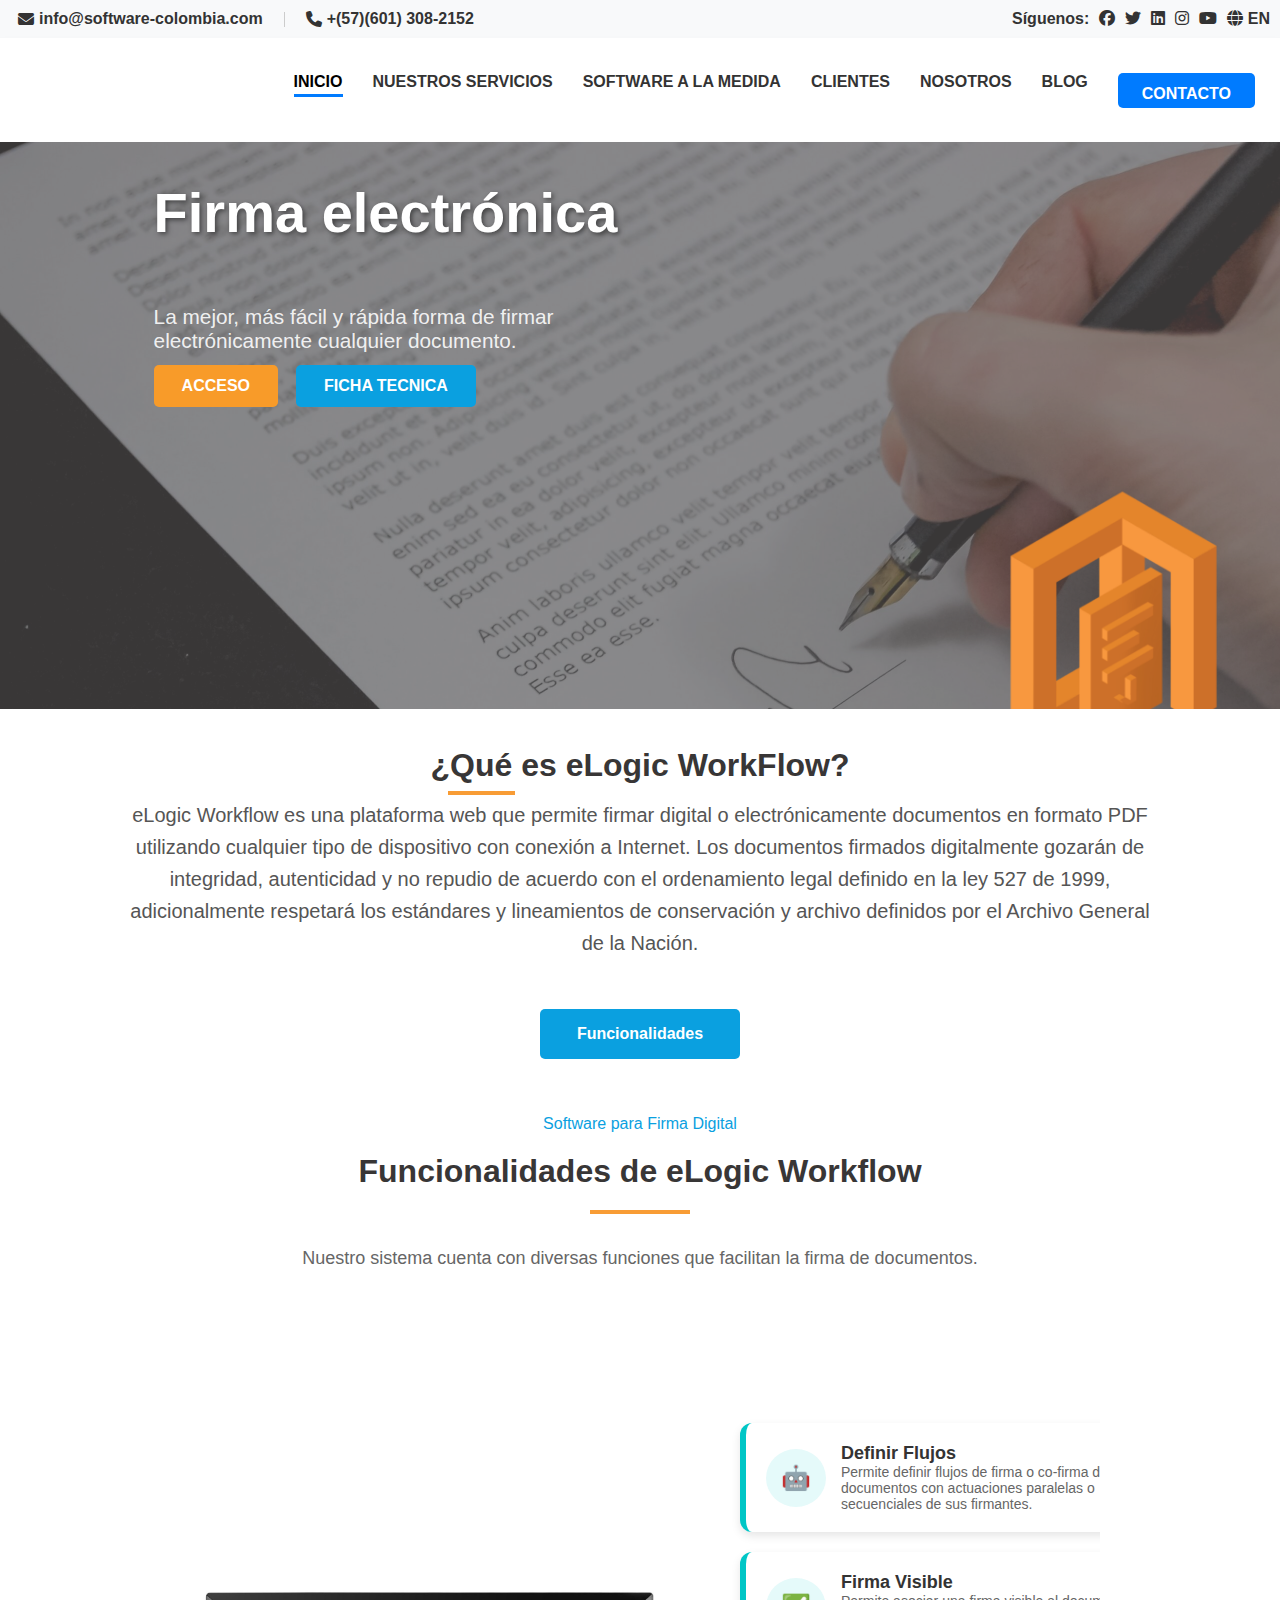
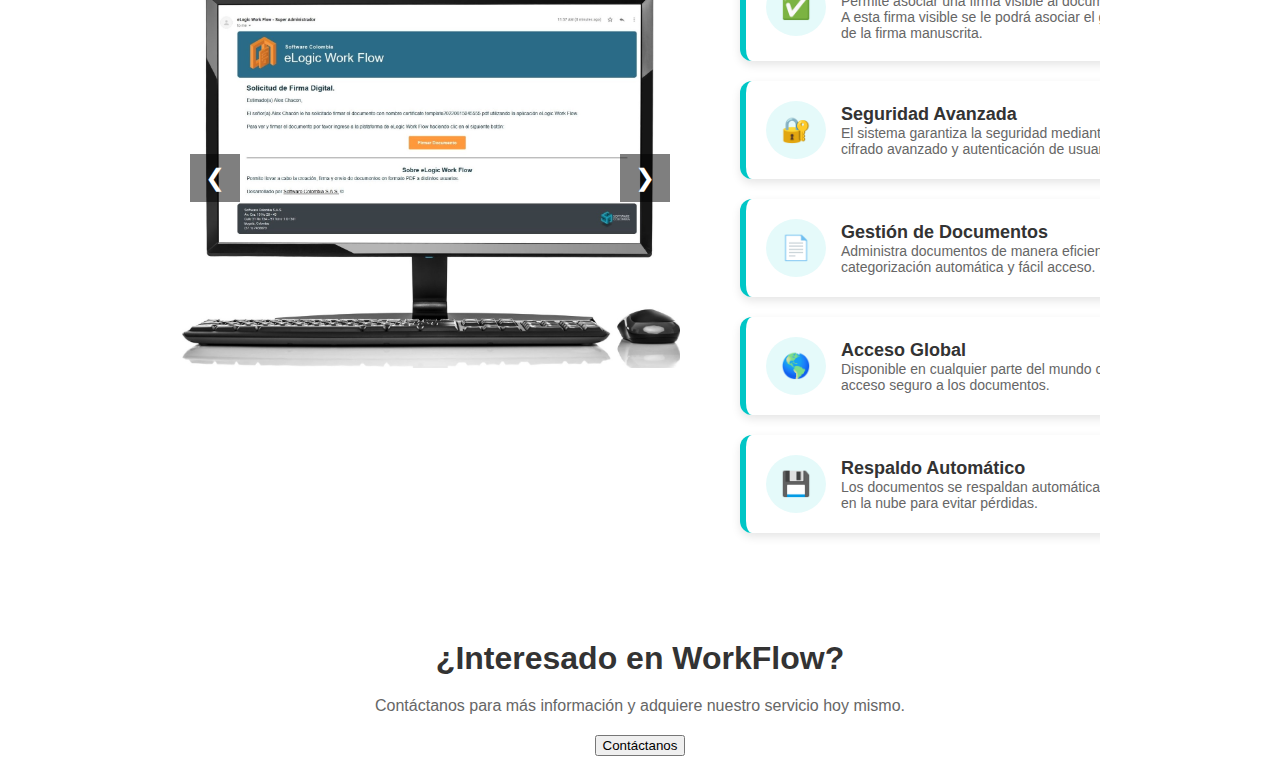
==== html/producto.html @ f9ec7e12 "Primera version pagina individual de servicio" ====
<!DOCTYPE html>
<html lang="en">
<head>
    <meta charset="UTF-8">
    <meta name="viewport" content="width=device-width, initial-scale=1.0">
    <title>eLogic WorkFlow | Software para firmas</title>
    <link rel="stylesheet" href="/css/index.css">
    <link rel="stylesheet" href="/css/producto.css">
    <link rel="stylesheet" href="https://cdnjs.cloudflare.com/ajax/libs/font-awesome/6.5.1/css/all.min.css">
</head>
<header>
        <div class="top-bar">
            <div class="contact-info">
                <a href="mailto:info@software-colombia.com">
                    <i class="fas fa-envelope"></i> info@software-colombia.com
                </a>
                <span class="separator"></span>
                <a href="tel:+576013082152">
                    <i class="fas fa-phone"></i> +(57)(601) 308-2152
                </a>
            </div>
            <div class="social-links">
                <span>Síguenos:</span>
                <a href="#" class="icon facebook"><i class="fab fa-facebook"></i></a>
                <a href="#" class="icon twitter"><i class="fab fa-twitter"></i></a>
                <a href="#" class="icon linkedin"><i class="fab fa-linkedin"></i></a>
                <a href="#" class="icon instagram"><i class="fab fa-instagram"></i></a>
                <a href="#" class="icon youtube"><i class="fab fa-youtube"></i></a>
                <a href="#" class="language"><i class="fas fa-globe"></i> EN</a>
            </div>
        </div>        
        <nav>
            <div class="logo-container">
                <img src="/img/logo.png" alt="Software Colombia" class="logo">
            </div>
            <ul class="nav-links">
                <li><a href="./index.html">INICIO</a></li>
                <li><a href="./servicios.html">NUESTROS SERVICIOS</a></li>
                <li><a href="#">SOFTWARE A LA MEDIDA</a></li>
                <li><a href="#">CLIENTES</a></li>
                <li><a href="https://software-colombia.com/nosotros/">NOSOTROS</a></li>
                <li><a href="#">BLOG</a></li>
                <li><a href="#" class="contact-btn">CONTACTO</a></li>
            </ul>
        </nav>
</header>
<body>
     <!-- Sección Principal -->
     <div class="hero">
        <div class="hero-content">
            <h1>Firma electrónica</h1>
            <p>La mejor, más fácil y rápida forma de firmar electrónicamente cualquier documento.</p>
            <div class="buttons">
                <a href="https://elogicwf.software-colombia.com/home" class="button access">ACCESO</a>
                <a href="#" class="button data-sheet">FICHA TECNICA</a>
            </div>
        </div>
        <img src="./../img/eLogic-WorKflow.png" alt="Firma Electrónica" class="hero-logo">
    </div>    
    <!-- Presentación del Servicio -->
    <section class="presentation">
        <h2 class="title">¿Qué es eLogic WorkFlow?</h2>
        <div class="subrayer"></div>
        <p>eLogic Workflow es una plataforma web que permite firmar digital o electrónicamente documentos en formato PDF utilizando cualquier tipo de dispositivo con conexión a Internet. Los documentos firmados digitalmente gozarán de integridad, autenticidad y no repudio de acuerdo con el ordenamiento legal definido en la ley 527 de 1999, adicionalmente respetará los estándares y lineamientos de conservación y archivo definidos por el Archivo General de la Nación.</p>
        <button class="button features" onclick="scrollToSection('features')">Funcionalidades</button>
    </section>
    <!-- Sección de Funcionalidades -->
    <section class="features">
        <p class="subtitle">Software para Firma Digital</p>
        <h2 class="title">Funcionalidades de eLogic Workflow</h2>
        <div class="subrayado"></div>
        <p class="description">
            Nuestro sistema cuenta con diversas funciones que facilitan la firma de documentos.
        </p>
        <section class="content-container">
            <!-- Carrusel de imágenes -->
            <div class="carousel">
                <button class="prev" onclick="moveSlide(-1)">&#10094;</button>
                <div class="carousel-images">
                    <img src="./../img/ordenador.jpg" class="slide active" alt="Vista en ordenador">
                    <img src="./../img/portatil.png" class="slide" alt="Vista en portátil">
                    <img src="./../img/tablet.png" class="slide" alt="Vista en tablet">
                </div>
                <button class="next" onclick="moveSlide(1)">&#10095;</button>
            </div>
            <!-- Contenedor de tarjetas de características -->
            <div class="features-container">
                <div class="features">
                    <div class="feature-card">
                        <div class="feature-icon">🤖</div>
                        <div class="feature-content">
                            <div class="feature-title">Definir Flujos</div>
                            <div class="feature-description">Permite definir flujos de firma o co-firma de documentos con actuaciones paralelas o secuenciales de sus firmantes.</div>
                        </div>
                    </div>
                    <div class="feature-card">
                        <div class="feature-icon">✅</div>
                        <div class="feature-content">
                            <div class="feature-title">Firma Visible</div>
                            <div class="feature-description">Permite asociar una firma visible al documento. A esta firma visible se le podrá asociar el grafo de la firma manuscrita.</div>
                        </div>
                    </div>
                    <div class="feature-card">
                        <div class="feature-icon">🔐</div>
                        <div class="feature-content">
                            <div class="feature-title">Seguridad Avanzada</div>
                            <div class="feature-description">El sistema garantiza la seguridad mediante cifrado avanzado y autenticación de usuarios.</div>
                        </div>
                    </div>
                    <div class="feature-card">
                        <div class="feature-icon">📄</div>
                        <div class="feature-content">
                            <div class="feature-title">Gestión de Documentos</div>
                            <div class="feature-description">Administra documentos de manera eficiente con categorización automática y fácil acceso.</div>
                        </div>
                    </div>
                    <div class="feature-card">
                        <div class="feature-icon">🌎</div>
                        <div class="feature-content">
                            <div class="feature-title">Acceso Global</div>
                            <div class="feature-description">Disponible en cualquier parte del mundo con acceso seguro a los documentos.</div>
                        </div>
                    </div>
                    <div class="feature-card">
                        <div class="feature-icon">💾</div>
                        <div class="feature-content">
                            <div class="feature-title">Respaldo Automático</div>
                            <div class="feature-description">Los documentos se respaldan automáticamente en la nube para evitar pérdidas.</div>
                        </div>
                    </div>
                </div>
            </div>
        </section>    
    <!-- Contacto -->
    <section class="contact">
        <h2>¿Interesado en WorkFlow?</h2>
        <p>Contáctanos para más información y adquiere nuestro servicio hoy mismo.</p>
        <button onclick="window.location.href='contacto.html'">Contáctanos</button>
    </section>
</body>
</html>
</body>
</html>
---- css/index.css ----
body {
    margin: 0;
    font-family: Arial, sans-serif;
}

.top-bar {
    display: flex;
    justify-content: space-between;
    align-items: center;
    padding: 5px 5px;
    background-color: #f8f9fa;
    color: #333;
    font-size: 16px;
    font-weight: bold;
}

.top-bar.hidden {
    transform: translateY(-100%);
    transition: transform 0.3s ease;
}

.contact-info {
    display: flex;
    align-items: center;
}

.contact-info a {
    color: #333;
    text-decoration: none;
    margin: 0 8px;
    transition: color 0.3s;
    padding: 5px;
    border-radius: 5px;
    font-weight: bold;
    display: flex;
    align-items: center;
}

.contact-info a i {
    margin-right: 5px;
}

.contact-info .separator {
    height: 15px;
    width: 1px;
    background-color: #ccc;
    margin: 0 8px;
}

.social-links {
    display: flex;
    align-items: center;
}

.social-links span {
    margin-right: 5px;
}

.social-links a {
    color: #333;
    text-decoration: none;
    margin: 0 5px;
    font-size: 16px;
    transition: color 0.3s;
}

.social-links a:hover {
    color: #000;
}

nav {
    display: flex;
    justify-content: space-between;
    align-items: center;
    padding: 10px;
    background: white;
    box-shadow: 0px 4px 6px rgba(0, 0, 0, 0.1);
}

.logo {
    height: 80px;
    opacity: 0;
    transform: translateY(20px);
    animation: logoFadeIn 1s ease-out forwards;
}

@keyframes logoFadeIn {
    to {
        opacity: 1;
        transform: translateY(0);
    }
}

.nav-links {
    list-style: none;
    display: flex;
    padding: 0;
}

.nav-links li {
    position: relative;
    margin: 0 15px;
}

.nav-links a {
    text-decoration: none;
    color: #333;
    font-weight: bold;
    padding-bottom: 5px;
    transition: color 0.3s;
    position: relative;
}

.nav-links a::after {
    content: "";
    position: absolute;
    left: 0;
    bottom: -2px;
    width: 100%;
    height: 3px;
    background-color: #007bff;
    transform: scaleX(0);
    transform-origin: left;
    transition: transform 0.3s ease-in-out;
}

.nav-links a:hover::after {
    transform: scaleX(1);
}

.nav-links li:first-child a {
    color: black !important;
}

.nav-links li:first-child a::after {
    transform: scaleX(1);
}

.contact-btn {
    background-color: #007bff;
    color: white !important;
    padding: 12px 24px;
    border-radius: 5px;
    font-weight: bold;
    text-decoration: none !important;
    display: inline-block;
    transition: background-color 0.3s ease-in-out;
    border: none;
}

.contact-btn::after {
    display: none !important;
}

.contact-btn:hover {
    background-color: #0056b3;
}

.hero {
    position: relative;
    display: flex;
    align-items: center;
    justify-content: space-between;
    height: 100vh;
    overflow: hidden;
    padding: 0 5%;
}

.hero-video {
    position: absolute;
    top: 50%;
    left: 50%;
    transform: translate(-50%, -50%);
    width: 100%;
    height: 100%;
    object-fit: cover;
    z-index: -1;
}

.hero::after {
    content: "";
    position: absolute;
    top: 0;
    left: 0;
    width: 100%;
    height: 100%;
    background: rgba(0, 0, 0, 0.5);
    z-index: 0;
}

.hero-content {
    max-width: 40%;
    color: white;
    text-align: left;
    position: relative;
    z-index: 1;
}

.hero-title {
    display: flex;
    align-items: center;
    gap: 20px;
}

.hero-title .logo {
    width: 110px;
    height: auto;
}

.hero-title .title-text {
    display: flex;
    flex-direction: column;
}

.hero-title .correo {
    font-size: 2.8em;
    font-weight: bold;
}

.hero-title .certificado {
    font-size: 3.8em;
    font-weight: bold;
}

.hero-description {
    font-size: 1.5em;
    margin: 25px 0;
}

.cta-button {
    background-color: rgb(255, 153, 59);
    color: white;
    padding: 20px 35px;
    border-radius: 8px;
    text-decoration: none;
    font-weight: bold;
    font-size: 1.1em;
    border: none;
    cursor: pointer;
    transition: background 0.3s ease;
}

.cta-button:hover {
    background-color: #ffd9a6;
}

.carousel {
    position: relative;
    z-index: 1;
}

.carousel-controls {
    display: flex;
    flex-direction: column;
    align-items: center;
    position: absolute;
    right: 1%;
    top: 50%;
    transform: translateY(-50%);
    gap: 20px;
}

.carousel-prev,
.carousel-next {
    background: none;
    color: white;
    border: none;
    padding: 0;
    font-size: 2.5em;
    cursor: pointer;
    transition: transform 0.2s;
}

.carousel-prev:hover,
.carousel-next:hover {
    transform: scale(1.2);
}

.carousel-indicators {
    display: flex;
    flex-direction: column;
    align-items: center;
    gap: 10px;
}

.indicator {
    width: 14px;
    height: 14px;
    background-color: rgba(255, 255, 255, 0.5);
    border-radius: 50%;
    cursor: pointer;
    transition: background 0.3s, transform 0.2s;
    position: relative;
}

.indicator.active {
    background-color: white;
    border: 2px solid #00bcd4;
}

.indicator.active::before {
    content: '';
    position: absolute;
    top: 50%;
    left: 50%;
    transform: translate(-50%, -50%);
    width: 6px;
    height: 6px;
    background-color: #00bcd4;
    border-radius: 50%;
}

.services {
    text-align: center;
    padding: 80px 20px;
    background-color: #f8f9fa;
    position: relative;
    overflow: visible;
}

.subtitle {
    font-size: 18px;
    color: #666;
    margin-bottom: 10px;
}

h2 {
    font-size: 32px;
    color: #333;
    margin-bottom: 20px;
}

.title-underline {
    width: 100px;
    height: 4px;
    background-color: rgb(255, 153, 59);
    margin: 10px auto;
    border-radius: 2px;
}

.description {
    font-size: 18px;
    color: #555;
    max-width: 600px;
    margin: 0 auto 70px;
}

.services-container {
    display: flex;
    flex-wrap: wrap;
    justify-content: center;
    gap: 20px 30px;
    align-items: stretch;
}

.service-card {
    background: white;
    border-radius: 10px;
    padding: 30px 20px;
    width: 320px;
    box-shadow: 0 4px 10px rgba(0, 0, 0, 0.1);
    text-align: center;
    transition: transform 0.3s;
    display: flex;
    flex-direction: column;
    justify-content: flex-start;
    align-items: center;
    position: relative;
    overflow: visible;
    margin-bottom: 30px;
}

.service-card:hover {
    transform: translateY(-5px);
}

.service-icon {
    width: 80px;
    height: auto;
    margin-bottom: 50px;
    display: block;
    margin-left: auto;
    margin-right: auto;
}

h3 {
    font-size: 20px;
    color: #333;
    margin-bottom: 15px;
}

.service-title {
    font-weight: bold;
    font-size: 18px;
    color: rgba(0, 0, 0, 0.7);
    margin-bottom: 10px;
    position: relative;
}

.service-title::after {
    content: "";
    display: block;
    width: 40px;
    height: 2px;
    background-color: #00a7e1;
    margin: 5px auto 0;
}

p {
    font-size: 16px;
    color: #666;
    margin-bottom: 20px;
    flex-grow: 1;
}

.btn {
    display: inline-block;
    padding: 8px 30px;
    background-color: #00a7e1;
    color: white;
    text-decoration: none;
    border-radius: 5px;
    font-weight: bold;
    transition: background 0.3s;
    align-self: center;
    margin-top: auto;
    position: absolute;
    bottom: 10px;
    left: 50%;
    transform: translateX(-50%);
    white-space: nowrap;
}

.btn:hover {
    background-color: #007bff;
}

.special-container {
    display: flex;
    justify-content: center;
    gap: 20px;
    width: 100%;
}

.service-card.special {
    width: 45%;
}

.more-services {
    margin-top: 30px;
    text-align: center;
    font-weight: bold;
}

.more-services .btn {
    background-color: rgb(255, 153, 59);
    color: white;
    padding: 15px 25px;
    font-size: 1rem;
    border-radius: 5px;
    text-decoration: none;
}

.more-services .btn:hover {
    background-color: #e68900;
}

.service-icon-container {
    position: absolute;
    top: -20px;
    left: 50%;
    transform: translateX(-50%);
    width: 80px;
    height: 80px;
    display: flex;
    justify-content: center;
    align-items: center;
    z-index: 1;
}

.service-button-container {
    position: absolute;
    bottom: -20px;
    left: 50%;
    transform: translateX(-50%);
    z-index: 1;
}

.company-section {
    display: flex;
    align-items: center;
    justify-content: space-between;
    background-color: rgba(9, 172, 196, 0.1) !important;
    padding: 60px 80px;
    border-radius: 10px;
    margin-top: 50px;
}

.company-section img {
    width: 55%;
    border-radius: 10px;
}

.company-content {
    width: 45%;
    text-align: left;
    display: flex;
    flex-direction: column;
}

.company-content .btn_COMPA {
    background-color: #00bcd4;
    color: white;
    padding: 12px 30px;
    font-size: 1.1rem;
    border-radius: 5px;
    text-decoration: none;
    display: inline-block;
    margin-top: auto;
    width: 150px;
    text-align: center;
}

.company-content h2 {
    font-size: 2.5rem;
    color: #333;
    margin-bottom: 20px;
    border-bottom: 3px solid rgb(255, 153, 59);
    width: 100px;
    padding-bottom: 10px;
    display: inline-block;
    white-space: nowrap;
}

.company-content p {
    font-size: 1.1rem;
    color: #666;
    line-height: 1.6;
    margin-bottom: 30px;
}

.company-content .btn {
    background-color: #00bcd4;
    color: white;
    padding: 12px 30px;
    font-size: 1.1rem;
    border-radius: 5px;
    text-decoration: none;
    display: inline-block;
    margin-top: 20px;
}

.company-content .btn:hover {
    background-color: #008c9e;
}

.clientes {
    padding: 40px 20px;
    max-width: 1200px;
    margin: auto;
}

.carousel-container {
    position: relative;
    display: flex;
    align-items: center;
    justify-content: center;
    overflow: hidden;
    max-width: 100%;
    margin: auto;
}

.carousel-track-wrapper {
    overflow: hidden;
    width: 80%;
    max-width: 1000px;
}

.carousel-track {
    display: flex;
    transition: transform 0.5s ease-in-out;
    width: max-content;
    align-items: center;
}

.carousel-track img {
    max-width: 150px;
    margin: 0 25px;
    filter: grayscale(100%);
    transition: filter 0.3s ease-in-out;
}

.carousel-track img:hover {
    filter: grayscale(0%);
}

.arrow {
    position: absolute;
    background: none;
    border: none;
    font-size: 24px;
    cursor: pointer;
    color: orange;
    top: 50%;
    transform: translateY(-50%);
}

#prev {
    left: 10px;
}

#next {
    right: 10px;
}

footer {
    background-color: #e3f2f7;
    padding: 40px 20px;
    color: #333;
    font-size: 14px;
}

.footer-container {
    display: flex;
    justify-content: space-between;
    align-items: flex-start;
    max-width: 1200px;
    margin: auto;
    flex-wrap: wrap;
}

.footer-logo {
    max-width: 250px;
    text-align: center;
}

.footer-logo img {
    width: 100px;
    margin-bottom: 10px;
}

.footer-logo p {
    margin: 5px 0;
    color: #555;
}

.social-icons {
    margin-top: 10px;
}

.social-icons a img {
    width: 24px;
    margin: 0 5px;
    transition: transform 0.3s;
}

.social-icons a img:hover {
    transform: scale(1.2);
}

.footer-links,
.footer-info {
    max-width: 250px;
}

.footer-links h3,
.footer-info h3 {
    font-size: 16px;
    font-weight: bold;
    margin-bottom: 10px;
    border-bottom: 2px solid #ff7f0e;
    display: inline-block;
    padding-bottom: 5px;
}

.footer-links ul {
    list-style: none;
    padding: 0;
}

.footer-links ul li {
    margin: 5px 0;
}

.footer-links ul li a {
    text-decoration: none;
    color: #333;
    transition: color 0.3s;
}

.footer-links ul li a:hover {
    color: #ff7f0e;
}

.footer-info p {
    margin: 5px 0;
    display: flex;
    align-items: center;
}

.footer-info img {
    width: 16px;
    margin-right: 5px;
}

.footer-bottom {
    text-align: center;
    padding-top: 20px;
    border-top: 1px solid #ccc;
    margin-top: 20px;
}

.footer-bottom a {
    color: #007bff;
    text-decoration: none;
}

.footer-bottom a:hover {
    text-decoration: underline;
}

/* Media Queries para Responsive Design */

@media (max-width: 1200px) {
    .hero-content {
        max-width: 50%;
    }

    .company-section {
        padding: 40px;
    }

    .company-section img {
        width: 50%;
    }

    .company-content {
        width: 50%;
    }
}

@media (max-width: 992px) {
    .hero-content {
        max-width: 60%;
    }

    .company-section {
        flex-direction: column;
        align-items: center;
        text-align: center;
    }

    .company-section img {
        width: 80%;
        margin-bottom: 20px;
    }

    .company-content {
        width: 80%;
        text-align: center;
    }

    .company-content h2 {
        margin: 0 auto 20px;
    }

    .services-container {
        gap: 20px;
    }

    .service-card {
        width: 45%;
    }

    .special-container {
        flex-direction: column;
        align-items: center;
    }

    .service-card.special {
        width: 80%;
    }
}

@media (max-width: 768px) {
    .top-bar {
        flex-direction: column;
        align-items: flex-start;
        padding: 10px;
    }

    .contact-info {
        margin-bottom: 10px;
    }

    .hero-content {
        max-width: 80%;
    }

    .hero-title {
        flex-direction: column;
        align-items: flex-start;
    }

    .hero-title .logo {
        margin-bottom: 20px;
    }

    .nav-links {
        flex-direction: column;
        align-items: flex-start;
    }

    .nav-links li {
        margin: 10px 0;
    }

    .services-container {
        flex-direction: column;
        align-items: center;
    }

    .service-card {
        width: 80%;
    }

    .carousel-controls {
        right: 5%;
    }

    .carousel-track img {
        max-width: 100px;
        margin: 0 15px;
    }

    .footer-container {
        flex-direction: column;
        align-items: center;
        text-align: center;
    }

    .footer-links,
    .footer-info {
        margin-top: 20px;
    }
}

@media (max-width: 576px) {
    .hero-content {
        max-width: 90%;
    }

    .hero-title .correo {
        font-size: 2em;
    }

    .hero-title .certificado {
        font-size: 3em;
    }

    .hero-description {
        font-size: 1.2em;
    }

    .cta-button {
        padding: 15px 25px;
        font-size: 1em;
    }

    .service-card {
        width: 100%;
    }

    .carousel-track img {
        max-width: 80px;
        margin: 0 10px;
    }

    .footer-logo img {
        width: 80px;
    }

    .footer-links,
    .footer-info {
        max-width: 100%;
    }
}
---- css/producto.css ----
.hero {
    background: url('./../img/background_elogicwf.jpeg') center/cover no-repeat;
    background-attachment: scroll; 
    background-position: center top;
    height: 63vh;
    display: flex;
    align-items: flex-start;
    justify-content: flex-start;
    color: white;
    flex-direction: column;
    position: relative;
    overflow: hidden;
    padding-left: 12%;
    text-align: left;
}



.hero::before {
    content: "";
    position: absolute;
    top: 0;
    left: 0;
    width: 100%;
    height: 100%;
    background: rgba(189, 183, 183, 0.3); 
    z-index: 1;
}

.hero-content {
    position: relative;
    z-index: 2;
    display: flex;
    flex-direction: column;
    text-align: left;
    gap: 2px;
    max-width: 500px;
}

.hero-content h1 {
    font-size: 3.5rem;
    font-weight: bold;
    text-shadow: 2px 2px 5px rgba(0, 0, 0, 0.5);
}

.hero-content p {
    font-size: 1.3rem;
    margin-bottom: 10px;
    color: rgba(255, 255, 255, 0.9);
}

.buttons {
    display: flex;
    gap: 18px;
}

.button {
    padding: 12px 28px;
    border: none;
    font-size: 1rem;
    cursor: pointer;
    border-radius: 5px;
    font-weight: bold;
    display: flex;
    align-items: center;
    gap: 15px;
    text-decoration: none;
    color: white;
    transition: transform 0.2s ease-in-out;
}

.button.access {
    background-color: #f89b29;
}

.button.data-sheet {
    background-color: #0aa0e0;
}

.button:hover {
    opacity: 0.8;
}

.hero-logo {
        position: absolute;
        right: 50px; 
        bottom: -60px; 
        width: 250px;
        height: auto;
        z-index: 3; 
}
.presentation h2{
    text-align: center;
    margin-top: 3%
}
.presentation p {
    font-size: 20px;
    color: #555;
    max-width: 80%; 
    margin: 4px auto 50px; 
    text-align: center; 
    line-height: 1.6; 
}
.subrayer {
    width: 67px;
    height: 4px;
    background-color: #f89c35; /* Color naranja */
    margin-top: 7px; /* Espacio entre título y subrayado */
    margin-left: 35%; /* Alinea el subrayado a la izquierda del título */
    display: block; 
}

.features.button{
    display: flex;
  display: block; 
  width: 200px; 
  height: 50px; 
  margin: 20px auto; 
  padding: 10px 20px; 
  font-size: 16px; 
  text-align: center; 
  background-color: #0aa0e0;
  color: white; 
  border: none; 
  border-radius: 5px; 
  cursor: pointer; 
  transition: transform 0.2s ease-in-out; 
}

.features {
    display: flex;
    flex-direction: column;
    align-items: center;
    justify-content: center;
    text-align: center;
    width: 100%;
    max-width: 1000px;
    margin: 0 auto;
    padding: 60px 20px;
}

/* Estilo para el subtítulo */
.subtitle {
    font-weight: bold;
    font-size: 16px;
    color: #0aa0e0; 
    font-weight: 500;
    margin-bottom: 0px; 
}

/* Estilo para el título */
.title {
    font-weight: bold;
    font-size: 32px;
    color: #383636; 
    font-weight: 700;
    margin-top: 0px; 
    margin-bottom: 0px; 
}

/* Línea decorativa debajo del título */
.subrayado {
    width: 100px;
    height: 4px;
    background-color: #f89c35; /* Color naranja */
    margin-top: 0px; /* Espacio entre título y subrayado */
    display: block; 
}


/* Estilo para la descripción */
.description {
    font-size: 18px;
    color: #666;
    max-width: 750px;
    margin-top: 10px;
    line-height: 1.6;
}

.content-container {
    display: flex;
    align-items: center;
    justify-content: center;
    gap: 40px;
    padding: 40px;
}

.carousel {
    width: 100%;
    max-width: 500px;
    height: auto; /* Permite que la altura se ajuste automáticamente */
    display: flex;
    align-items: left;
    justify-content: center;
    position: relative;
    overflow: hidden;
}

.carousel-images {
    display: flex;
    width: 100%;
    height: auto; /* Ajusta la altura según la imagen */
}

.slide {
    display: none;
    width: 100%;
    height: auto; /* Permite que la imagen mantenga su proporción */
    object-fit: contain; /* Muestra la imagen completa sin recortarla */
}

.slide.active {
    display: block;
}

.prev, .next {
    position: absolute;
    top: 50%;
    transform: translateY(-50%);
    background: rgba(0, 0, 0, 0.5);
    color: white;
    border: none;
    padding: 10px 15px;
    cursor: pointer;
    font-size: 24px;
}

.prev {
    left: 10px;
}

.next {
    right: 10px;
}
.features-container {
    flex: 1;
    max-width: 450px;
    overflow: hidden;
    position: relative;
}

.features {
    display: flex;
    flex-wrap: wrap;
    justify-content: center;
    gap: 20px;
    padding: 20px;
}

.feature-card {
    background: white;
    padding: 20px;
    border-radius: 12px;
    box-shadow: 0 4px 10px rgba(0, 0, 0, 0.1);
    display: flex;
    align-items: center;
    text-align: left;
    transition: transform 0.3s ease;
    max-width: 500px;
    width: 100%;
    border-left: 6px solid #00C6C6; /* Línea lateral en azul */
    position: relative;
}

.feature-icon {
    background: #E5FAFA; /* Fondo azul claro */
    border-radius: 50%;
    padding: 15px;
    display: flex;
    align-items: center;
    justify-content: center;
    font-size: 24px;
    margin-right: 15px;
}

.feature-content {
    display: flex;
    flex-direction: column;
}

.feature-title {
    font-weight: bold;
    font-size: 18px;
    color: #333;
}

.feature-description {
    font-size: 14px;
    color: #666;
}
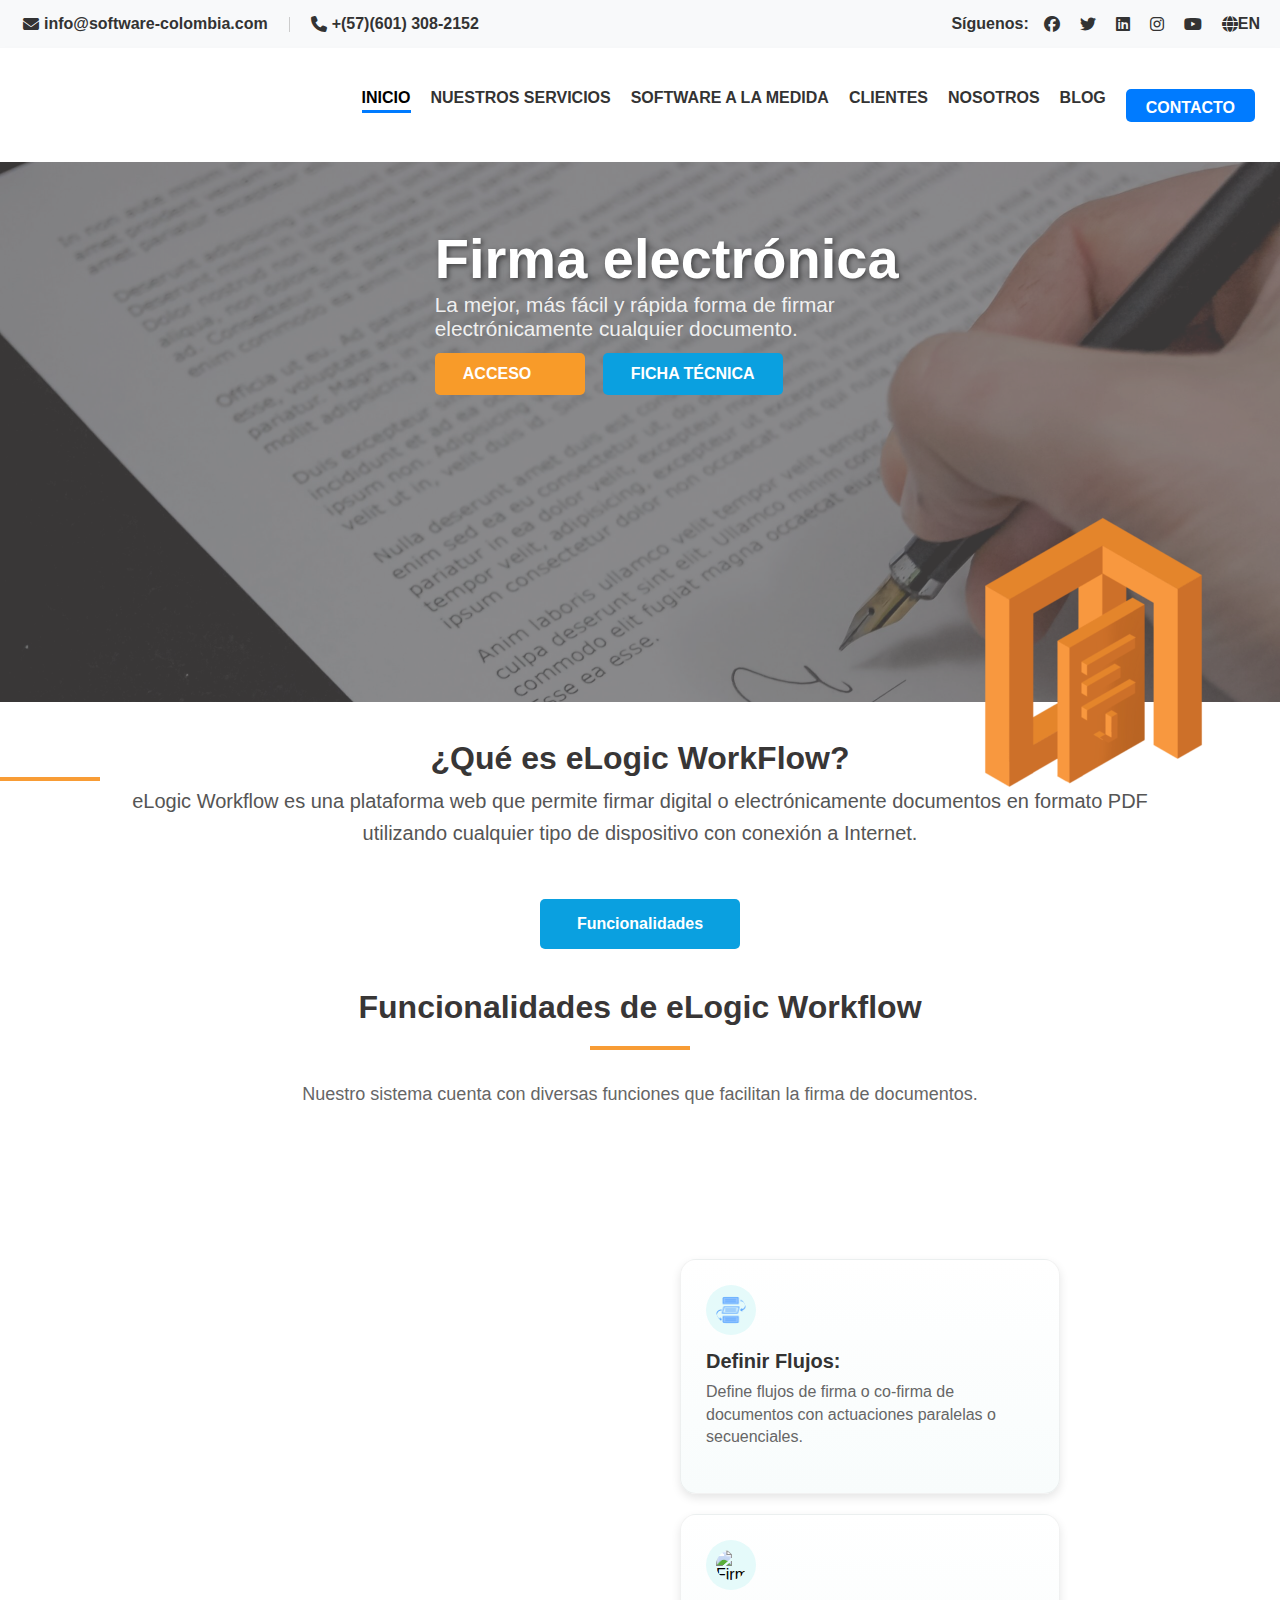
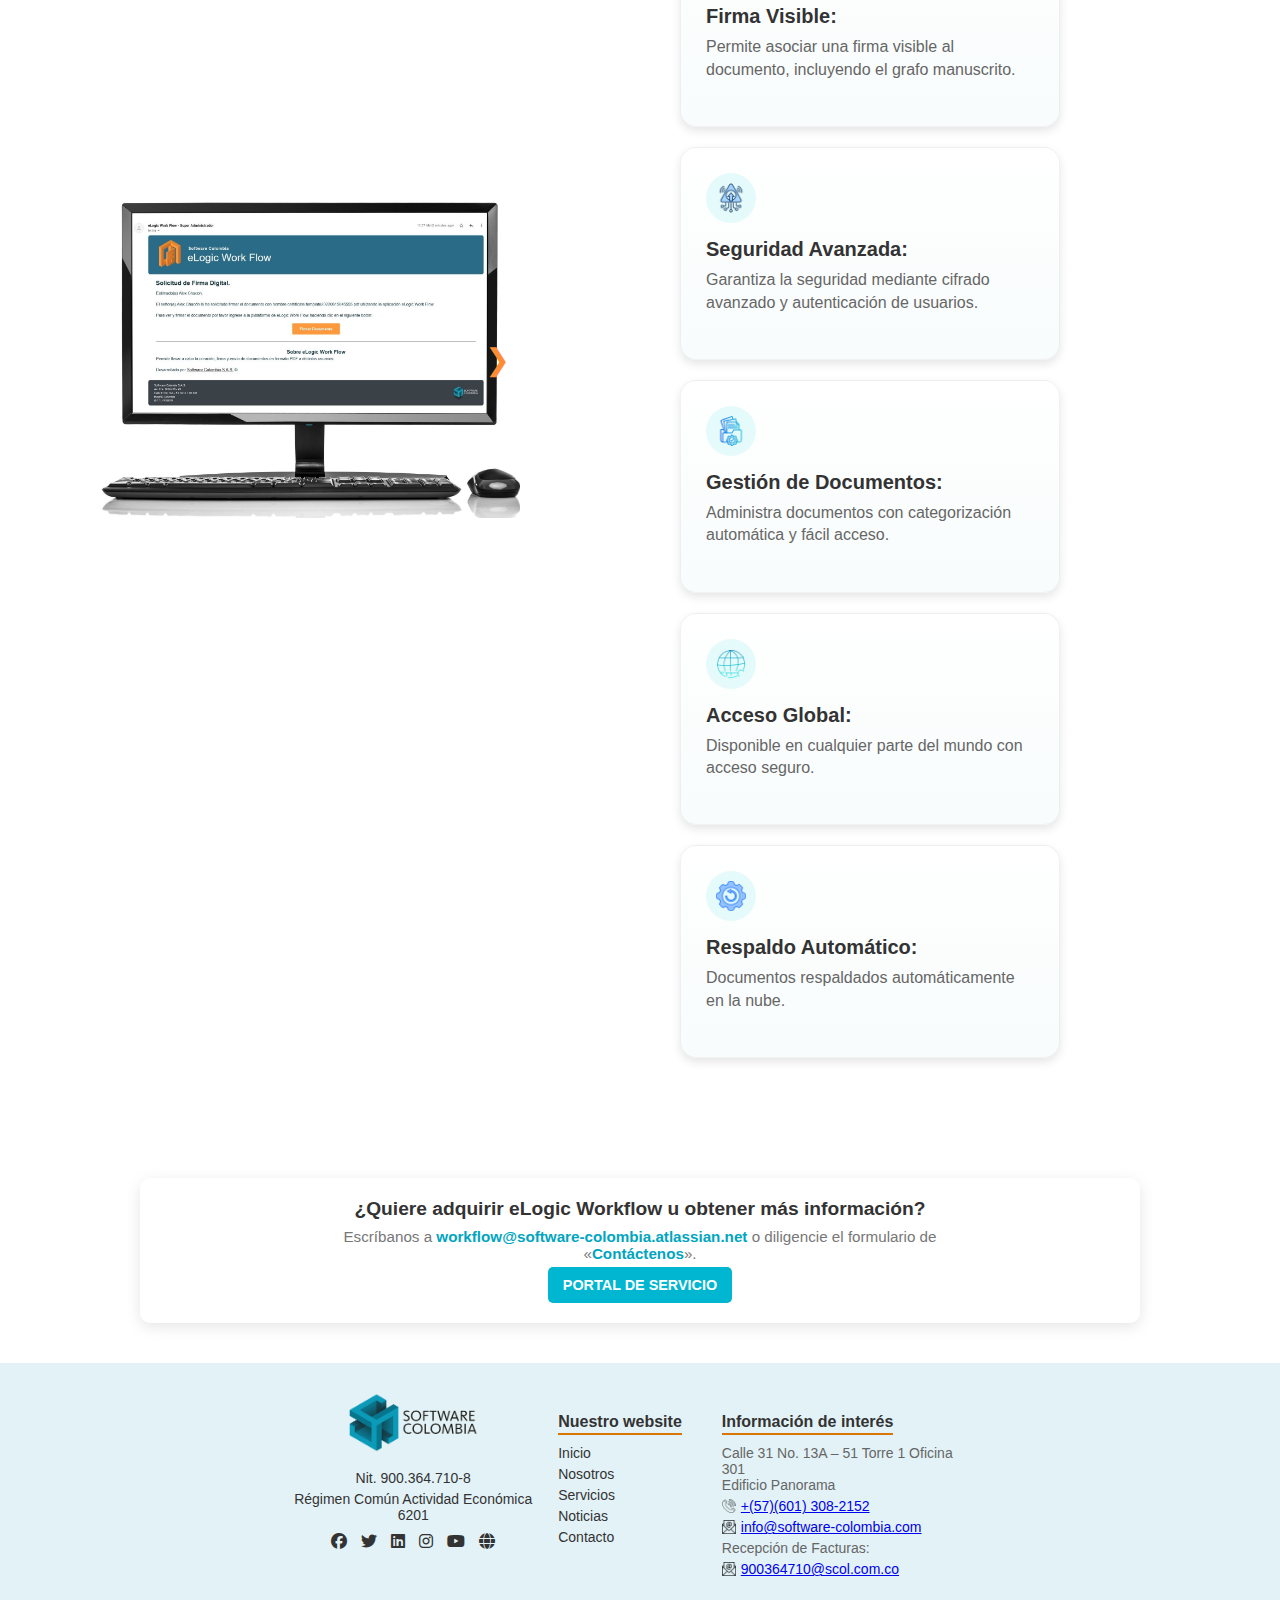
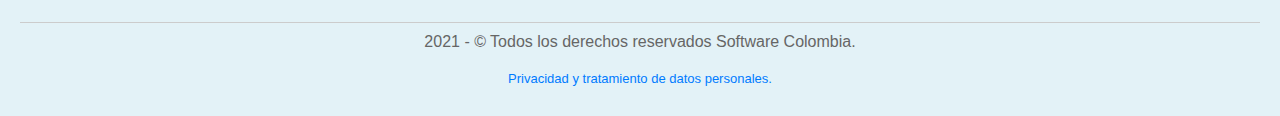
==== commit 05e3496d: "optimizacion de producto" ====
--- a/html/producto.html
+++ b/html/producto.html
@@ -1,14 +1,15 @@
 <!DOCTYPE html>
-<html lang="en">
+<html lang="es">
 <head>
     <meta charset="UTF-8">
     <meta name="viewport" content="width=device-width, initial-scale=1.0">
     <title>eLogic WorkFlow | Software para firmas</title>
-    <link rel="stylesheet" href="/css/index.css">
-    <link rel="stylesheet" href="/css/producto.css">
+    <link rel="stylesheet" href="../css/index.css">
+    <link rel="stylesheet" href="../css/producto.css">
     <link rel="stylesheet" href="https://cdnjs.cloudflare.com/ajax/libs/font-awesome/6.5.1/css/all.min.css">
 </head>
-<header>
+<body>
+    <header>
         <div class="top-bar">
             <div class="contact-info">
                 <a href="mailto:info@software-colombia.com">
@@ -28,7 +29,7 @@
                 <a href="#" class="icon youtube"><i class="fab fa-youtube"></i></a>
                 <a href="#" class="language"><i class="fas fa-globe"></i> EN</a>
             </div>
-        </div>        
+        </div>
         <nav>
             <div class="logo-container">
                 <img src="/img/logo.png" alt="Software Colombia" class="logo">
@@ -37,107 +38,164 @@
                 <li><a href="./index.html">INICIO</a></li>
                 <li><a href="./servicios.html">NUESTROS SERVICIOS</a></li>
                 <li><a href="#">SOFTWARE A LA MEDIDA</a></li>
-                <li><a href="#">CLIENTES</a></li>
+                <li><a href="https://software-colombia.com/clientes/">CLIENTES</a></li>
                 <li><a href="https://software-colombia.com/nosotros/">NOSOTROS</a></li>
-                <li><a href="#">BLOG</a></li>
-                <li><a href="#" class="contact-btn">CONTACTO</a></li>
+                <li><a href="https://software-colombia.com/noticias/">BLOG</a></li>
+                <li><a href="https://software-colombia.com/contacto/" class="contact-btn">CONTACTO</a></li>
             </ul>
         </nav>
-</header>
-<body>
-     <!-- Sección Principal -->
-     <div class="hero">
+    </header>
+    
+    <!-- Sección Principal -->
+    <div class="hero">
         <div class="hero-content">
             <h1>Firma electrónica</h1>
             <p>La mejor, más fácil y rápida forma de firmar electrónicamente cualquier documento.</p>
             <div class="buttons">
                 <a href="https://elogicwf.software-colombia.com/home" class="button access">ACCESO</a>
-                <a href="#" class="button data-sheet">FICHA TECNICA</a>
-            </div>
-        </div>
-        <img src="./../img/eLogic-WorKflow.png" alt="Firma Electrónica" class="hero-logo">
-    </div>    
+                <a href="#" class="button data-sheet">FICHA TÉCNICA</a>
+            </div>
+        </div>
+        <img src="../img/eLogic-WorKflow.png" alt="Firma Electrónica" class="hero-logo">
+    </div>
+    
     <!-- Presentación del Servicio -->
     <section class="presentation">
         <h2 class="title">¿Qué es eLogic WorkFlow?</h2>
-        <div class="subrayer"></div>
-        <p>eLogic Workflow es una plataforma web que permite firmar digital o electrónicamente documentos en formato PDF utilizando cualquier tipo de dispositivo con conexión a Internet. Los documentos firmados digitalmente gozarán de integridad, autenticidad y no repudio de acuerdo con el ordenamiento legal definido en la ley 527 de 1999, adicionalmente respetará los estándares y lineamientos de conservación y archivo definidos por el Archivo General de la Nación.</p>
+        <div class="subrayado"></div>
+        <p>eLogic Workflow es una plataforma web que permite firmar digital o electrónicamente documentos en formato PDF utilizando cualquier tipo de dispositivo con conexión a Internet.</p>
         <button class="button features" onclick="scrollToSection('features')">Funcionalidades</button>
     </section>
+    
     <!-- Sección de Funcionalidades -->
     <section class="features">
-        <p class="subtitle">Software para Firma Digital</p>
         <h2 class="title">Funcionalidades de eLogic Workflow</h2>
         <div class="subrayado"></div>
-        <p class="description">
-            Nuestro sistema cuenta con diversas funciones que facilitan la firma de documentos.
-        </p>
-        <section class="content-container">
+        <p class="description">Nuestro sistema cuenta con diversas funciones que facilitan la firma de documentos.</p>
+        <div class="content-container">
+            
             <!-- Carrusel de imágenes -->
             <div class="carousel">
-                <button class="prev" onclick="moveSlide(-1)">&#10094;</button>
+                <button class="prev">&#10094;</button>
                 <div class="carousel-images">
-                    <img src="./../img/ordenador.jpg" class="slide active" alt="Vista en ordenador">
-                    <img src="./../img/portatil.png" class="slide" alt="Vista en portátil">
-                    <img src="./../img/tablet.png" class="slide" alt="Vista en tablet">
+                    <img src="../img/ordenador.jpg" class="slide" alt="Vista en ordenador">
+                    <img src="../img/portatil.png" class="slide" alt="Vista en portátil">
+                    <img src="../img/tablet.png" class="slide" alt="Vista en tablet">
                 </div>
-                <button class="next" onclick="moveSlide(1)">&#10095;</button>
-            </div>
+                <button class="next">&#10095;</button>
+            </div>
+            
             <!-- Contenedor de tarjetas de características -->
             <div class="features-container">
                 <div class="features">
                     <div class="feature-card">
-                        <div class="feature-icon">🤖</div>
-                        <div class="feature-content">
-                            <div class="feature-title">Definir Flujos</div>
-                            <div class="feature-description">Permite definir flujos de firma o co-firma de documentos con actuaciones paralelas o secuenciales de sus firmantes.</div>
-                        </div>
-                    </div>
-                    <div class="feature-card">
-                        <div class="feature-icon">✅</div>
-                        <div class="feature-content">
-                            <div class="feature-title">Firma Visible</div>
-                            <div class="feature-description">Permite asociar una firma visible al documento. A esta firma visible se le podrá asociar el grafo de la firma manuscrita.</div>
-                        </div>
-                    </div>
-                    <div class="feature-card">
-                        <div class="feature-icon">🔐</div>
-                        <div class="feature-content">
-                            <div class="feature-title">Seguridad Avanzada</div>
-                            <div class="feature-description">El sistema garantiza la seguridad mediante cifrado avanzado y autenticación de usuarios.</div>
-                        </div>
-                    </div>
-                    <div class="feature-card">
-                        <div class="feature-icon">📄</div>
-                        <div class="feature-content">
-                            <div class="feature-title">Gestión de Documentos</div>
-                            <div class="feature-description">Administra documentos de manera eficiente con categorización automática y fácil acceso.</div>
-                        </div>
-                    </div>
-                    <div class="feature-card">
-                        <div class="feature-icon">🌎</div>
-                        <div class="feature-content">
-                            <div class="feature-title">Acceso Global</div>
-                            <div class="feature-description">Disponible en cualquier parte del mundo con acceso seguro a los documentos.</div>
-                        </div>
-                    </div>
-                    <div class="feature-card">
-                        <div class="feature-icon">💾</div>
-                        <div class="feature-content">
-                            <div class="feature-title">Respaldo Automático</div>
-                            <div class="feature-description">Los documentos se respaldan automáticamente en la nube para evitar pérdidas.</div>
+                        <img src="../img/workflow_5656503-min.png" alt="Flujo Icono" class="feature-icon">
+                        <div class="feature-content">
+                            <strong class="feature-title">Definir Flujos:</strong>
+                            <p class="feature-description">Define flujos de firma o co-firma de documentos con actuaciones paralelas o secuenciales.</p>
+                        </div>
+                    </div>
+            
+                    <div class="feature-card">
+                        <img src="../imG/error_10382027-min.png" alt="Firma Icono" class="feature-icon">
+                        <div class="feature-content">
+                            <strong class="feature-title">Firma Visible:</strong>
+                            <p class="feature-description">Permite asociar una firma visible al documento, incluyendo el grafo manuscrito.</p>
+                        </div>
+                    </div>
+            
+                    <div class="feature-card">
+                        <img src="../img/intrusion_17745173-min.png" alt="Seguridad Icono" class="feature-icon">
+                        <div class="feature-content">
+                            <strong class="feature-title">Seguridad Avanzada:</strong>
+                            <p class="feature-description">Garantiza la seguridad mediante cifrado avanzado y autenticación de usuarios.</p>
+                        </div>
+                    </div>
+            
+                    <div class="feature-card">
+                        <img src="../img/folder-management_17365461-min.png" alt="Documentos Icono" class="feature-icon">
+                        <div class="feature-content">
+                            <strong class="feature-title">Gestión de Documentos:</strong>
+                            <p class="feature-description">Administra documentos con categorización automática y fácil acceso.</p>
+                        </div>
+                    </div>
+            
+                    <div class="feature-card">
+                        <img src="../img/internet-security_17307283-min.png" alt="Global Icono" class="feature-icon">
+                        <div class="feature-content">
+                            <strong class="feature-title">Acceso Global:</strong>
+                            <p class="feature-description">Disponible en cualquier parte del mundo con acceso seguro.</p>
+                        </div>
+                    </div>
+            
+                    <div class="feature-card">
+                        <img src="../img/reboot_17731917-min.png" alt="Respaldo Icono" class="feature-icon">
+                        <div class="feature-content">
+                            <strong class="feature-title">Respaldo Automático:</strong>
+                            <p class="feature-description">Documentos respaldados automáticamente en la nube.</p>
                         </div>
                     </div>
                 </div>
             </div>
-        </section>    
+            
+        </div>
+    </section>
+    
     <!-- Contacto -->
     <section class="contact">
-        <h2>¿Interesado en WorkFlow?</h2>
-        <p>Contáctanos para más información y adquiere nuestro servicio hoy mismo.</p>
-        <button onclick="window.location.href='contacto.html'">Contáctanos</button>
+        <div class="contact-text">
+            <h2>¿Quiere adquirir eLogic Workflow u obtener más información?</h2>
+            <p>Escríbanos a <a href="mailto:workflow@software-colombia.atlassian.net">workflow@software-colombia.atlassian.net</a> 
+            o diligencie el formulario de «<a href="#">Contáctenos</a>».</p>
+        </div>
+        <button class="contact-button">PORTAL DE SERVICIO</button>
     </section>
-</body>
-</html>
+    
+    <!--Footer-->
+
+    <footer>
+        <div class="footer-container">
+            <div class="footer-logo">
+                <img src="../img/logo.png" alt="Software Colombia">
+                <p>Nit. 900.364.710-8</p>
+                <p>Régimen Común Actividad Económica 6201</p>
+                <div class="social-icons">
+                    <a href="#" class="icon facebook"><i class="fab fa-facebook"></i></a>
+                    <a href="#" class="icon twitter"><i class="fab fa-twitter"></i></a>
+                    <a href="#" class="icon linkedin"><i class="fab fa-linkedin"></i></a>
+                    <a href="#" class="icon instagram"><i class="fab fa-instagram"></i></a>
+                    <a href="#" class="icon youtube"><i class="fab fa-youtube"></i></a>
+                    <a href="#" class="language"><i class="fas fa-globe"></i></a>
+                </div>
+            </div>
+    
+            <div class="footer-links">
+                <h3>Nuestro website</h3>
+                <ul>
+                    <li><a href="#">Inicio</a></li>
+                    <li><a href="#">Nosotros</a></li>
+                    <li><a href="#">Servicios</a></li>
+                    <li><a href="#">Noticias</a></li>
+                    <li><a href="#">Contacto</a></li>
+                </ul>
+            </div>
+    
+            <div class="footer-info">
+                <h3>Información de interés</h3>
+                <p>Calle 31 No. 13A – 51 Torre 1 Oficina 301<br>Edificio Panorama</p>
+                <p><img src="../img/phone-call_7229376-min.png" alt="Teléfono"> <a href="tel:+576013082152">+(57)(601) 308-2152</a></p>
+                <p><img src="../img/e-mail_11386114-min.png" alt="Email"> <a href="mailto:info@software-colombia.com">info@software-colombia.com</a></p>
+                <p>Recepción de Facturas:</p>
+                <p><img src="../img/e-mail_11386114-min.png" alt="Email"> <a href="mailto:900364710@scol.com.co">900364710@scol.com.co</a></p>
+            </div>
+        </div>
+    
+        <div class="footer-bottom">
+            <p>2021 - © Todos los derechos reservados Software Colombia.</p>
+            <a href="#">Privacidad y tratamiento de datos personales.</a>
+        </div>
+    </footer>
+    
+    <script src="/js/producto.js"></script>
 </body>
 </html>--- a/css/index.css
+++ b/css/index.css
@@ -884,4 +884,257 @@
     .footer-info {
         max-width: 100%;
     }
-}+}
+
+
+
+
+/* Estilos generales */
+body {
+    margin: 0;
+    font-family: Arial, sans-serif;
+    box-sizing: border-box;
+}
+
+/* Barra superior */
+.top-bar {
+    display: flex;
+    justify-content: space-between;
+    align-items: center;
+    padding: 10px;
+    background-color: #f8f9fa;
+    color: #333;
+    font-size: 16px;
+    font-weight: bold;
+    flex-wrap: wrap;
+}
+
+.contact-info, .social-links {
+    display: flex;
+    flex-wrap: wrap;
+    align-items: center;
+}
+
+.contact-info a, .social-links a {
+    text-decoration: none;
+    padding: 5px;
+    font-weight: bold;
+    display: flex;
+    align-items: center;
+    transition: color 0.3s;
+}
+
+.contact-info a:hover, .social-links a:hover {
+    color: #007bff;
+}
+
+/* Menú de navegación */
+nav {
+    display: flex;
+    justify-content: space-between;
+    align-items: center;
+    padding: 15px;
+    background: white;
+    box-shadow: 0px 4px 6px rgba(0, 0, 0, 0.1);
+    flex-wrap: wrap;
+}
+
+.nav-links {
+    list-style: none;
+    display: flex;
+    flex-wrap: wrap;
+    padding: 0;
+}
+
+.nav-links li {
+    margin: 0 10px;
+}
+
+.nav-links a {
+    text-decoration: none;
+    color: #333;
+    font-weight: bold;
+    padding-bottom: 5px;
+    transition: color 0.3s;
+}
+
+.contact-btn {
+    background-color: #007bff;
+    color: white !important;
+    padding: 10px 20px;
+    border-radius: 5px;
+    font-weight: bold;
+    text-decoration: none;
+    display: inline-block;
+    transition: background-color 0.3s;
+    border: none;
+}
+
+.contact-btn:hover {
+    background-color: #0056b3;
+}
+
+/* Sección Hero */
+.hero {
+    position: relative;
+    display: flex;
+    flex-direction: column;
+    align-items: center;
+    justify-content: center;
+    text-align: center;
+    height: 100vh;
+    padding: 5%;
+}
+
+.hero-content {
+    max-width: 90%;
+    color: white;
+    position: relative;
+    z-index: 1;
+}
+
+.hero-title {
+    font-size: 2.5rem;
+}
+
+.hero-description {
+    font-size: 1.2rem;
+    margin: 20px 0;
+}
+
+/* Botón CTA */
+.cta-button {
+    background-color: rgb(255, 153, 59);
+    color: white;
+    padding: 15px 30px;
+    border-radius: 8px;
+    font-weight: bold;
+    font-size: 1rem;
+    border: none;
+    cursor: pointer;
+    transition: background 0.3s;
+}
+
+.cta-button:hover {
+    background-color: #e68900;
+}
+
+/* Sección Servicios */
+.services {
+    text-align: center;
+    padding: 60px 20px;
+    background-color: #f8f9fa;
+}
+
+.services-container {
+    display: flex;
+    flex-wrap: wrap;
+    justify-content: center;
+    gap: 20px;
+}
+
+.service-card {
+    background: white;
+    border-radius: 10px;
+    padding: 20px;
+    width: 100%;
+    max-width: 300px;
+    box-shadow: 0 4px 10px rgba(0, 0, 0, 0.1);
+    text-align: center;
+    transition: transform 0.3s;
+}
+
+.service-card:hover {
+    transform: translateY(-5px);
+}
+
+/* Sección Empresas */
+.company-section {
+    display: flex;
+    flex-wrap: wrap;
+    justify-content: center;
+    background-color: rgba(9, 172, 196, 0.1);
+    padding: 40px;
+    border-radius: 10px;
+    text-align: center;
+}
+
+.company-content {
+    width: 100%;
+    max-width: 600px;
+    margin-bottom: 20px;
+}
+
+/* Footer */
+footer {
+    background-color: #e3f2f7;
+    padding: 30px 20px;
+    text-align: center;
+}
+
+.footer-container {
+    display: flex;
+    flex-wrap: wrap;
+    justify-content: center;
+}
+
+.footer-links, .footer-info {
+    max-width: 250px;
+    margin: 20px;
+}
+
+.footer-links h3, .footer-info h3 {
+    font-size: 16px;
+    font-weight: bold;
+    margin-bottom: 10px;
+    border-bottom: 2px solid #ff7f0e;
+    display: inline-block;
+    padding-bottom: 5px;
+}
+
+/* Responsividad */
+@media (max-width: 992px) {
+    .hero-title {
+        font-size: 2rem;
+    }
+
+    .services-container {
+        flex-direction: column;
+        align-items: center;
+    }
+
+    .service-card {
+        max-width: 100%;
+    }
+}
+
+@media (max-width: 768px) {
+    .top-bar, nav {
+        flex-direction: column;
+        align-items: center;
+        text-align: center;
+    }
+
+    .hero-title {
+        font-size: 1.8rem;
+    }
+
+    .hero-description {
+        font-size: 1rem;
+    }
+
+    .footer-container {
+        flex-direction: column;
+    }
+}
+
+@media (max-width: 576px) {
+    .hero-title {
+        font-size: 1.5rem;
+    }
+
+    .cta-button {
+        padding: 12px 20px;
+        font-size: 0.9rem;
+    }
+}
--- a/css/producto.css
+++ b/css/producto.css
@@ -81,14 +81,22 @@
     opacity: 0.8;
 }
 
+.hero {
+    position: relative; /* Asegura que el .hero sea el punto de referencia */
+    overflow: visible; /* Permite que la imagen sobresalga */
+}
+
 .hero-logo {
-        position: absolute;
-        right: 50px; 
-        bottom: -60px; 
-        width: 250px;
-        height: auto;
-        z-index: 3; 
-}
+    position: absolute;
+    right: 5%; /* Ajusta este valor según el espacio deseado */
+    bottom: -20%; /* Ajusta cuánto sobresale en .presentation */
+    transform: none; /* Eliminamos el centrado */
+    max-width: 100%; 
+    height: auto;
+    z-index: 2;
+}
+
+
 .presentation h2{
     text-align: center;
     margin-top: 3%
@@ -169,6 +177,16 @@
 
 
 /* Estilo para la descripción */
+.contact {
+    text-align: center;
+    display: flex;
+    flex-direction: column;
+    align-items: center;
+    justify-content: center;
+    width: 100%;
+    margin: 0 auto;
+}
+
 .description {
     font-size: 18px;
     color: #666;
@@ -184,45 +202,52 @@
     gap: 40px;
     padding: 40px;
 }
-
 .carousel {
     width: 100%;
     max-width: 500px;
-    height: auto; /* Permite que la altura se ajuste automáticamente */
-    display: flex;
-    align-items: left;
+    height: auto;
+    display: flex;
+    align-items: center;
     justify-content: center;
     position: relative;
     overflow: hidden;
+    position: relative;
+    left: -100px; /* Ajusta este valor según necesites */
+    height: 400px; /* Fija la altura */
 }
 
 .carousel-images {
     display: flex;
     width: 100%;
-    height: auto; /* Ajusta la altura según la imagen */
+    height: auto;
+    position: relative;
 }
 
 .slide {
-    display: none;
-    width: 100%;
-    height: auto; /* Permite que la imagen mantenga su proporción */
-    object-fit: contain; /* Muestra la imagen completa sin recortarla */
-}
-
-.slide.active {
-    display: block;
-}
-
+    display: none; /* Oculta todas las imágenes por defecto */
+    width: 100%;
+    height: auto;
+    object-fit: contain;
+}
+
+.slide:first-child {
+    display: block; /* Solo la primera imagen visible */
+}
+/* Estilos para las flechas de navegación */
 .prev, .next {
     position: absolute;
     top: 50%;
     transform: translateY(-50%);
-    background: rgba(0, 0, 0, 0.5);
-    color: white;
+    background: none;
     border: none;
-    padding: 10px 15px;
     cursor: pointer;
-    font-size: 24px;
+    font-size: 30px; /* Tamaño del icono */
+    color: #ff8c32; /* Color naranja como en la imagen */
+    transition: transform 0.3s ease;
+}
+
+.prev:hover, .next:hover {
+    transform: translateY(-50%) scale(1.2); /* Efecto al pasar el cursor */
 }
 
 .prev {
@@ -232,11 +257,11 @@
 .next {
     right: 10px;
 }
+
 .features-container {
-    flex: 1;
-    max-width: 450px;
-    overflow: hidden;
-    position: relative;
+    max-width: 600px; /* Aumenta el tamaño del contenedor */
+    width: 100%;
+    margin: 0 auto; /* Centrado */
 }
 
 .features {
@@ -246,46 +271,366 @@
     gap: 20px;
     padding: 20px;
 }
-
 .feature-card {
-    background: white;
-    padding: 20px;
-    border-radius: 12px;
-    box-shadow: 0 4px 10px rgba(0, 0, 0, 0.1);
-    display: flex;
-    align-items: center;
+    background: linear-gradient(to bottom, #ffffff, #f8fcfc); 
+    padding: 25px;
+    border-radius: 16px;
+    box-shadow: 0 4px 10px rgba(0, 0, 0, 0.1); 
+    display: flex;
+    flex-direction: column; /* Asegura que el título esté arriba y el texto abajo */
+    align-items: flex-start; 
     text-align: left;
     transition: transform 0.3s ease;
+    max-width: 550px;
+    width: 100%;
+    min-height: 120px;
+    border-left: none; 
+    position: relative;
+    border: 1px solid rgba(0, 0, 0, 0.05); 
+    gap: 15px; 
+}
+
+/* Ajustamos el contenedor del icono y el título */
+.feature-header {
+    display: flex;
+    align-items: center;
+    gap: 15px; /* Espacio entre el icono y el título */
+}
+
+/* Icono en círculo */
+.feature-icon {
+    width: 50px;  /* Ajusta el tamaño de la imagen */
+    height: 50px;
+    object-fit: contain; /* Evita que se deforme */
+    border-radius: 50%; /* Opcional si quieres que tenga forma de círculo */
+    background: #E5FAFA;
+    padding: 10px;
+}
+
+/* Contenedor del contenido */
+.feature-content {
+    display: flex;
+    flex-direction: column;
+    justify-content: flex-start;
+    width: 100%;
+}
+
+/* Título arriba */
+.feature-title {
+    font-weight: bold;
+    font-size: 20px;
+    color: #333;
+}
+
+/* Descripción abajo */
+.feature-description {
+    font-size: 16px;
+    color: #666;
+    line-height: 1.4;
+    margin-top: 8px; /* Espaciado entre el título y la descripción */
+}
+.contact {
+    display: flex;
+    justify-content: space-between;
+    align-items: center;
+    background: #ffffff;
+    padding: 20px 40px;
+    border-radius: 10px;
+    box-shadow: 0px 4px 15px rgba(0, 0, 0, 0.1);
+    font-family: 'Arial', sans-serif;
+    max-width: 1000px;
+    margin: 40px auto;
+}
+
+.contact-text {
+    max-width: 600px;
+}
+
+.contact h2 {
+    font-size: 1.2em;
+    font-weight: bold;
+    color: #333;
+    margin-bottom: 8px;
+}
+
+.contact p {
+    font-size: 0.95em;
+    color: #777;
+    margin-bottom: 5px;
+}
+
+.contact a {
+    color: #00a5c0;
+    text-decoration: none;
+    font-weight: bold;
+}
+
+.contact a:hover {
+    text-decoration: underline;
+}
+
+/* Botón estilo imagen */
+.contact-button {
+    background: #00B6D1;
+    color: white;
+    font-size: 0.9em;
+    font-weight: bold;
+    padding: 10px 15px;
+    border: none;
+    border-radius: 5px;
+    cursor: pointer;
+    text-transform: uppercase;
+    display: flex;
+    align-items: center;
+    justify-content: center;
+    gap: 8px;
+    transition: all 0.3s ease-in-out;
+    
+}
+
+.contact-button:hover {
+    background: #008ca0;
+    transform: scale(1.05);
+}
+
+/* Icono dentro del botón */
+.contact-button img {
+    width: 16px;
+    height: 16px;
+}
+
+
+.footer-logo img {
+    width: 130px; /* Tamaño del logo */
+    margin-bottom: 10px;
+}
+
+.footer-logo p {
+    margin: 5px 0;
+    font-size: 14px;
+    color: #333;
+}
+
+.social-icons {
+    margin-top: 10px;
+}
+
+.social-icons a {
+    margin: 0 5px;
+    color: #333;
+    font-size: 16px;
+}
+
+.footer-links, .footer-info {
+    text-align: left;
+}
+
+.footer-links h3, .footer-info h3 {
+    font-size: 16px;
+    font-weight: bold;
+    color: #333;
+    margin-bottom: 5px;
+    border-bottom: 2px solid #d97706; /* Línea naranja debajo del título */
+    display: inline-block;
+    padding-bottom: 2px;
+}
+
+.footer-links ul {
+    list-style: none;
+    padding: 0;
+}
+
+.footer-links ul li {
+    margin: 5px 0;
+}
+
+.footer-links ul li a {
+    text-decoration: none;
+    color: #333;
+    font-size: 14px;
+}
+
+.footer-info p {
+    margin: 5px 0;
+    font-size: 14px;
+}
+
+.footer-info img {
+    width: 14px;
+    vertical-align: middle;
+    margin-right: 5px;
+}
+
+.footer-bottom {
+    text-align: center;
+    margin-top: 20px;
+    padding-top: 10px;
+    font-size: 13px;
+    border-top: 1px solid #ccc;
+}
+
+.footer-bottom a {
+    text-decoration: none;
+    color: #007bff;
+}
+
+
+/* Estilos responsivos generales */
+* {
+    box-sizing: border-box;
+    margin: 0;
+    padding: 0;
+}
+
+body {
+    width: 100%;
+    overflow-x: hidden;
+}
+
+.hero {
+    width: 100%;
+    height: 60vh;
+    display: flex;
+    align-items: center;
+    justify-content: flex-start;
+    text-align: left;
+    padding-left: 12%;
+    position: relative;
+}
+
+.hero-content {
     max-width: 500px;
-    width: 100%;
-    border-left: 6px solid #00C6C6; /* Línea lateral en azul */
-    position: relative;
-}
-
-.feature-icon {
-    background: #E5FAFA; /* Fondo azul claro */
-    border-radius: 50%;
-    padding: 15px;
-    display: flex;
-    align-items: center;
-    justify-content: center;
+}
+
+.hero-content h1 {
+    font-size: 3.5rem;
+}
+
+.hero-content p {
+    font-size: 1.3rem;
+}
+
+.buttons {
+    display: flex;
+    flex-wrap: wrap;
+    gap: 18px;
+}
+
+.button {
+    min-width: 150px;
+    text-align: center;
+}
+
+/* Estilos para el navbar */
+.navbar {
+    display: flex;
+    justify-content: space-between;
+    align-items: center;
+    padding: 15px 20px;
+    background: #333;
+    color: white;
+}
+
+.navbar .menu {
+    display: flex;
+    list-style: none;
+    gap: 20px;
+}
+
+.navbar .menu li a {
+    text-decoration: none;
+    color: white;
+    font-size: 1rem;
+}
+
+.hamburger {
+    display: none;
     font-size: 24px;
-    margin-right: 15px;
-}
-
-.feature-content {
-    display: flex;
-    flex-direction: column;
-}
-
-.feature-title {
-    font-weight: bold;
-    font-size: 18px;
-    color: #333;
-}
-
-.feature-description {
-    font-size: 14px;
-    color: #666;
-}
-
+    cursor: pointer;
+}
+
+@media (max-width: 1024px) {
+    .hero {
+        height: 50vh;
+        padding-left: 8%;
+    }
+    .hero-content h1 {
+        font-size: 3rem;
+    }
+}
+
+@media (max-width: 768px) {
+    .hero {
+        height: 45vh;
+        padding-left: 5%;
+    }
+    .hero-content h1 {
+        font-size: 2.5rem;
+    }
+    .hero-content p {
+        font-size: 1.1rem;
+    }
+    .buttons {
+        flex-direction: row;
+        justify-content: flex-start;
+    }
+    .button {
+        width: auto;
+    }
+    .presentation p {
+        font-size: 18px;
+        max-width: 80%;
+    }
+    .features {
+        flex-direction: column;
+        padding: 40px;
+    }
+    .contact {
+        flex-direction: row;
+        justify-content: space-between;
+        padding: 20px;
+    }
+}
+
+@media (max-width: 480px) {
+    .hero {
+        height: 40vh;
+        padding-left: 3%;
+    }
+    .hero-content h1 {
+        font-size: 2rem;
+    }
+    .hero-content p {
+        font-size: 1rem;
+    }
+    .button {
+        width: auto;
+    }
+    .contact {
+        flex-direction: column;
+        padding: 15px;
+    }
+    .footer-links, .footer-info {
+        text-align: left;
+    }
+    .footer-bottom {
+        font-size: 12px;
+    }
+    /* Estilos para el menú hamburguesa en dispositivos móviles */
+    .navbar .menu {
+        display: none;
+        flex-direction: column;
+        position: absolute;
+        top: 60px;
+        left: 0;
+        width: 100%;
+        background: #333;
+        padding: 10px 0;
+    }
+    .navbar .menu.active {
+        display: flex;
+    }
+    .hamburger {
+        display: block;
+    }
+}
